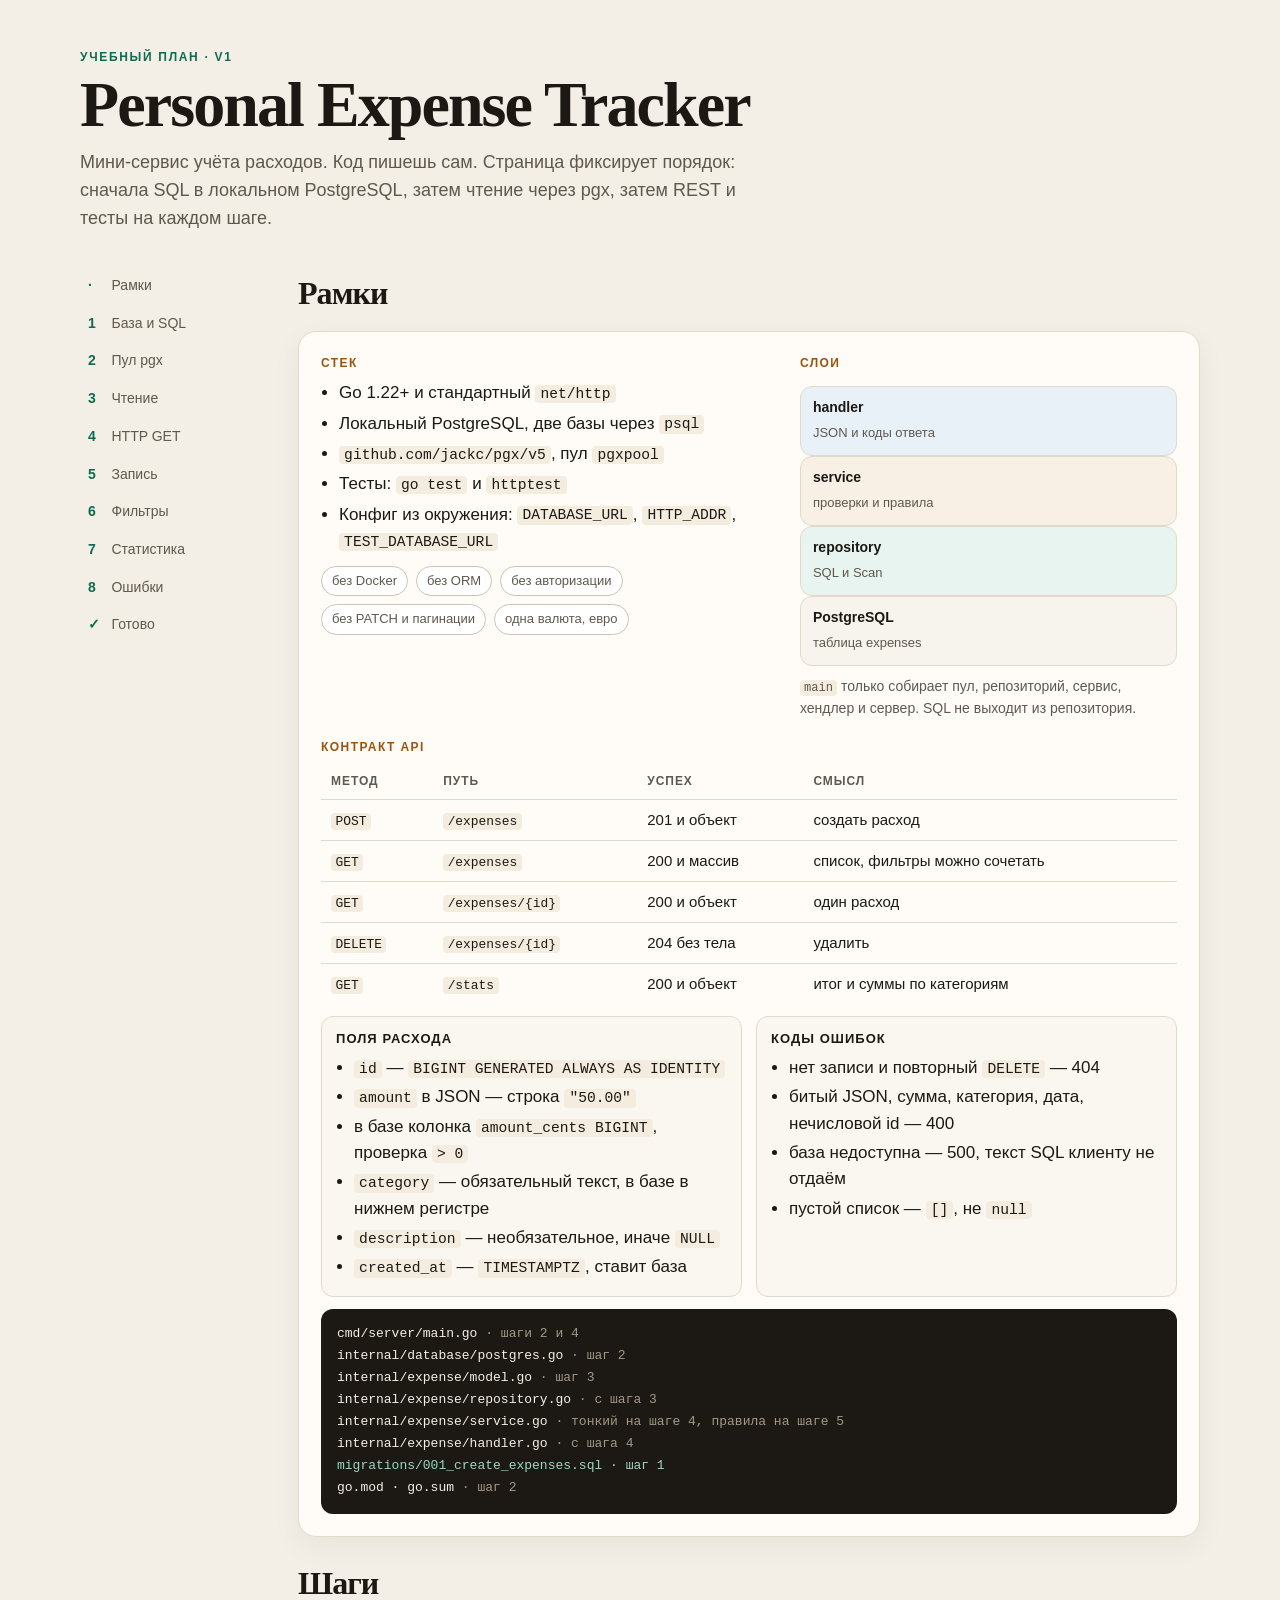
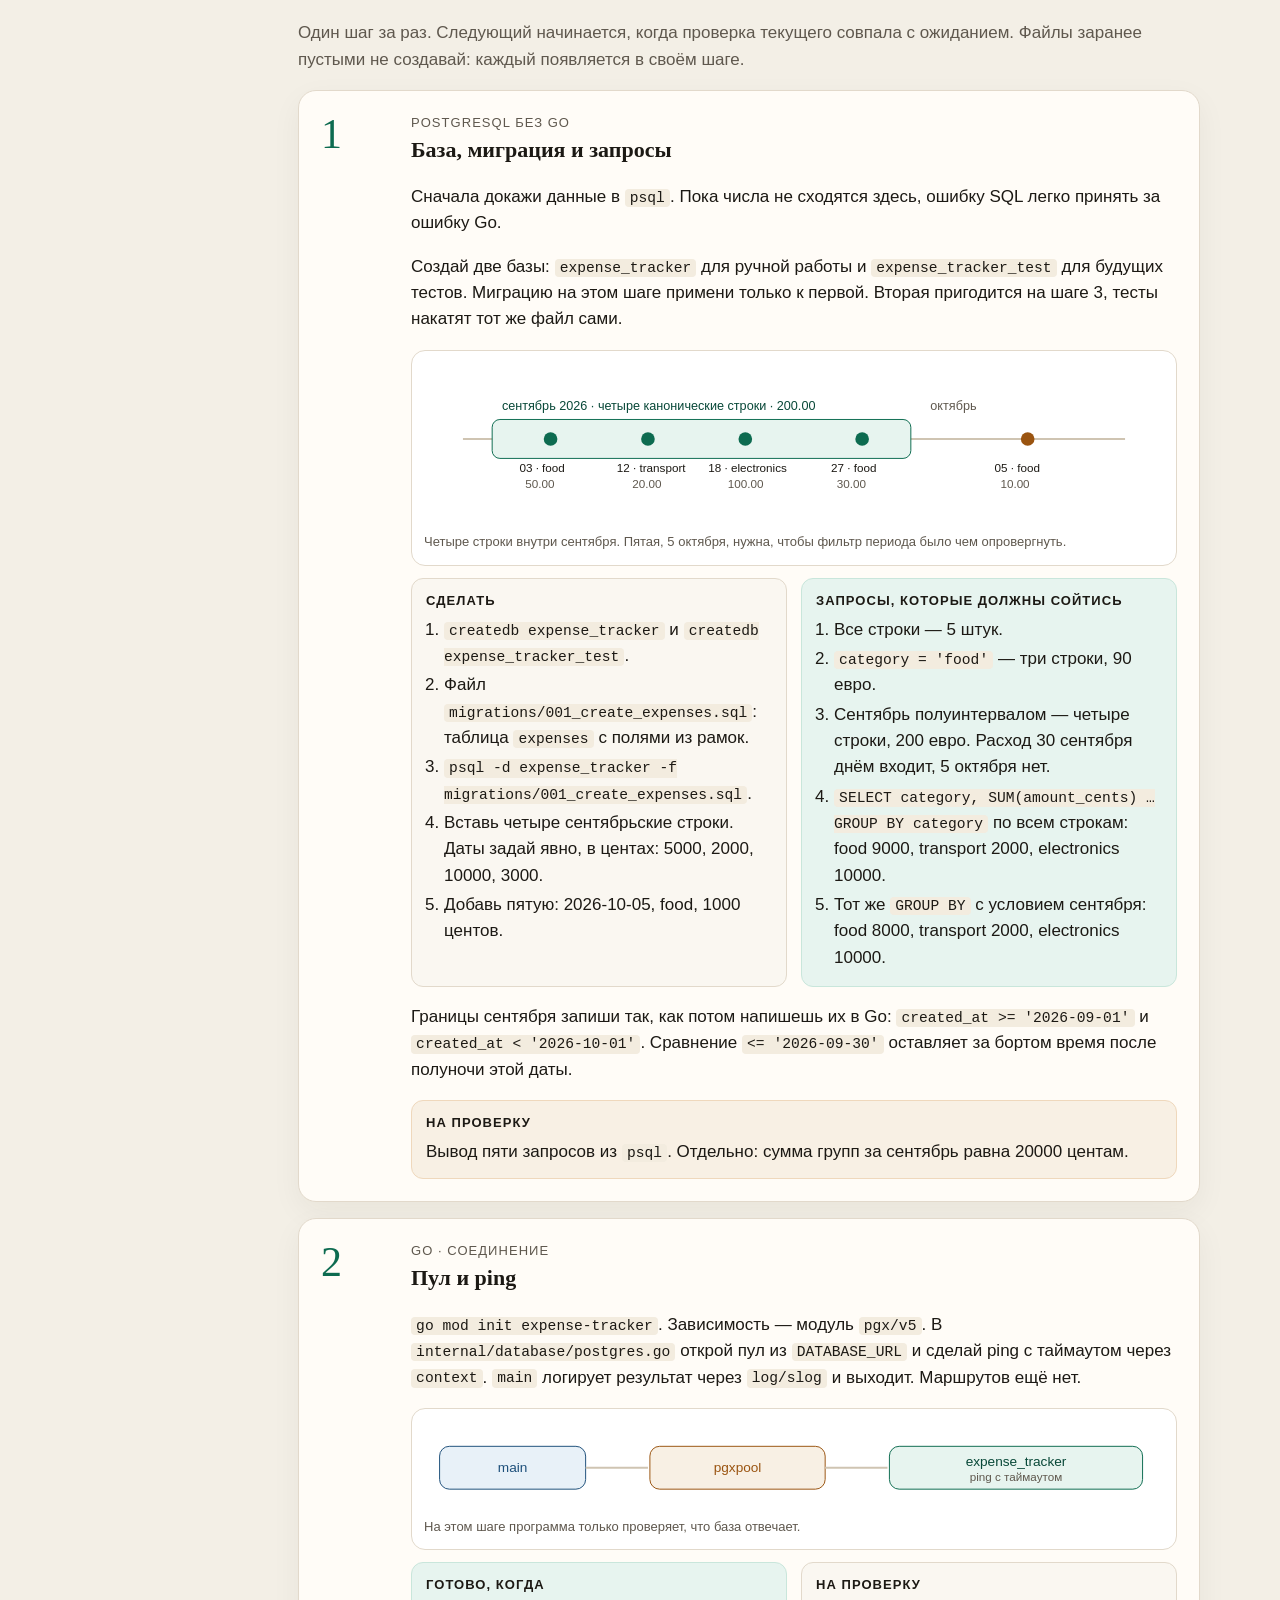
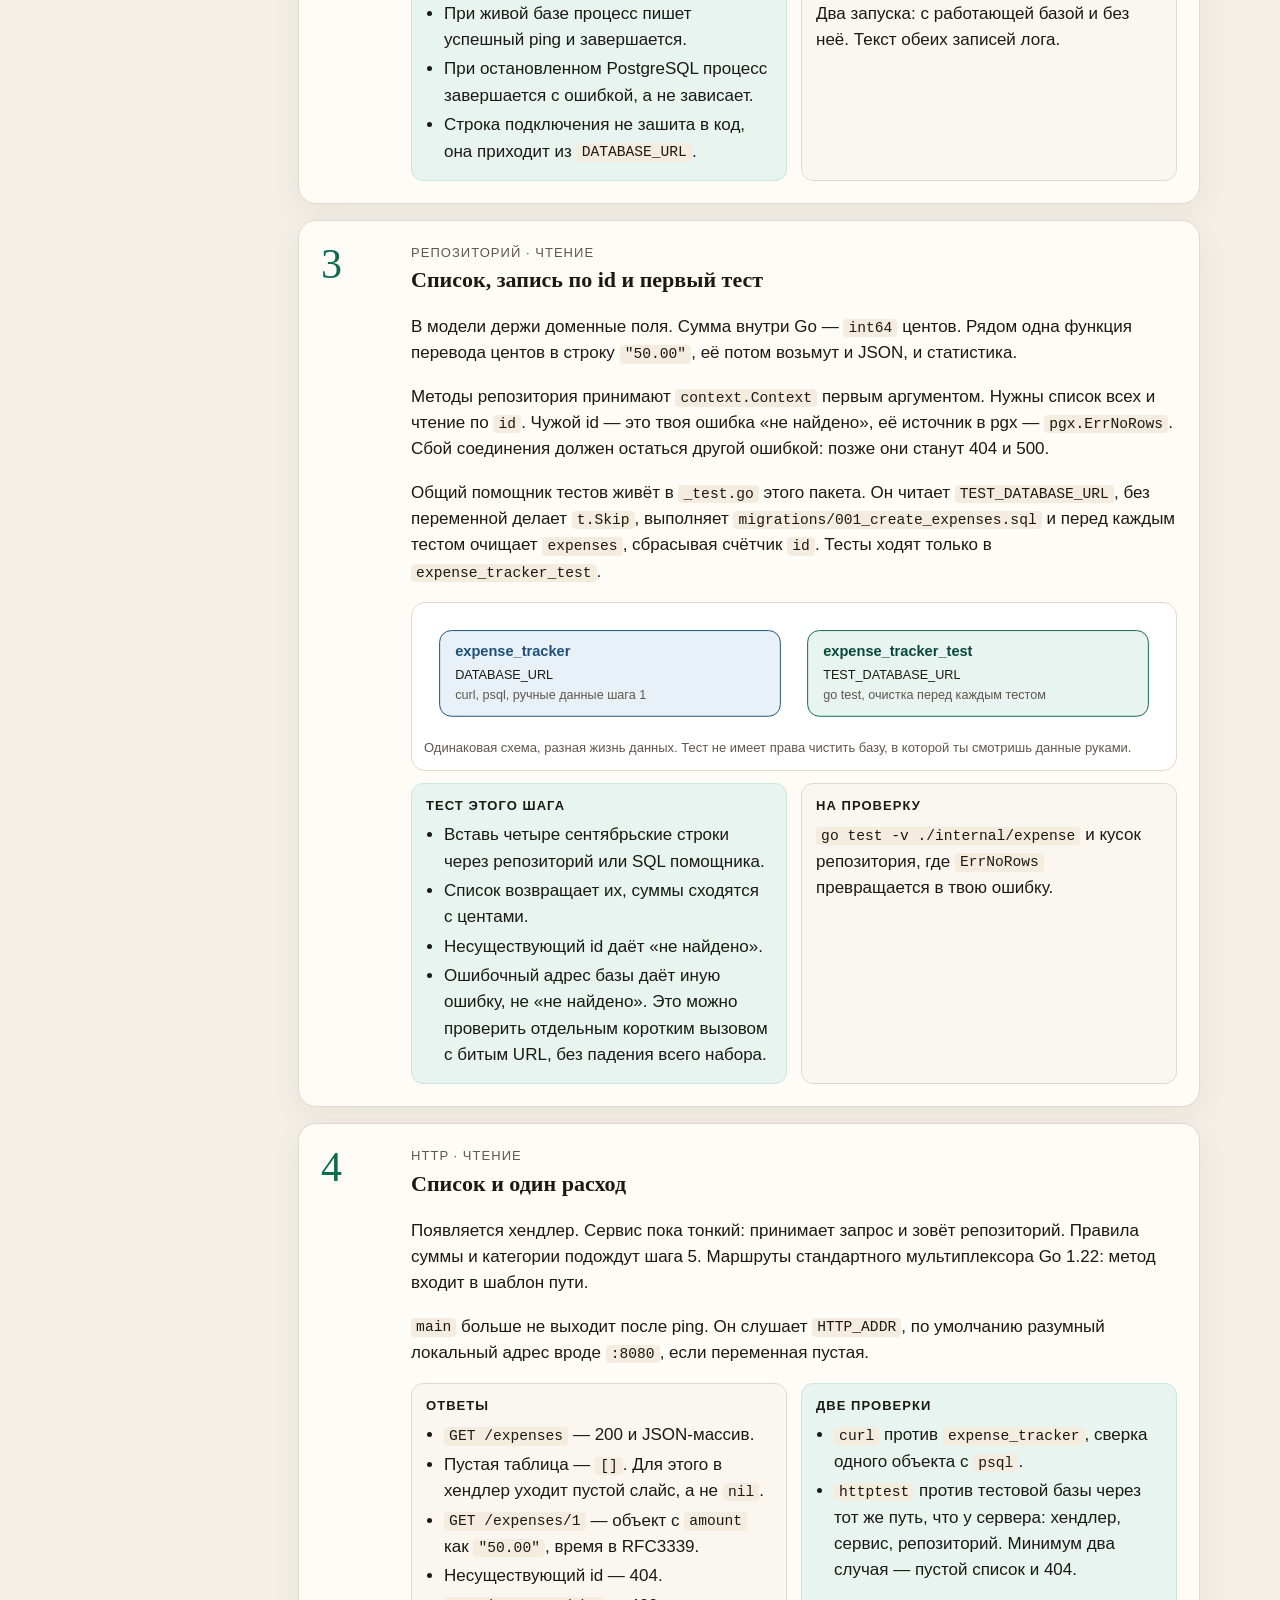
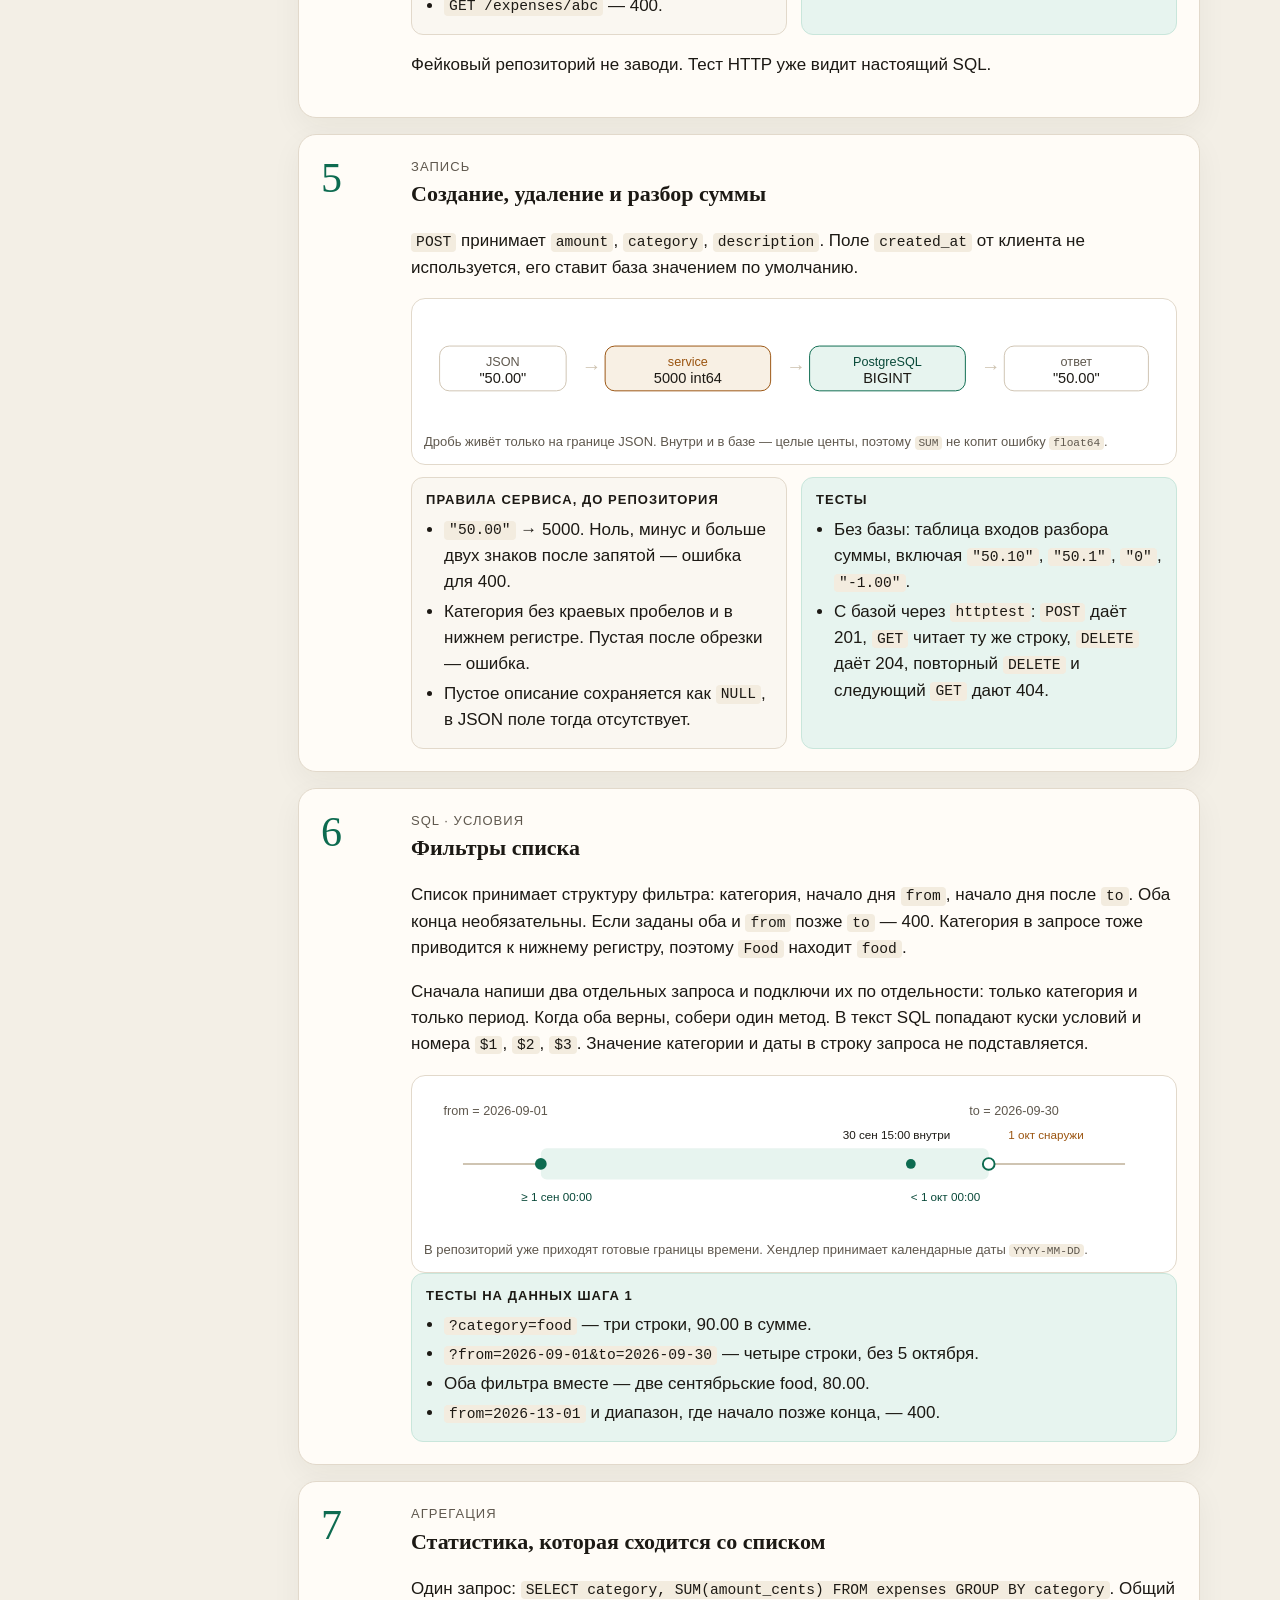
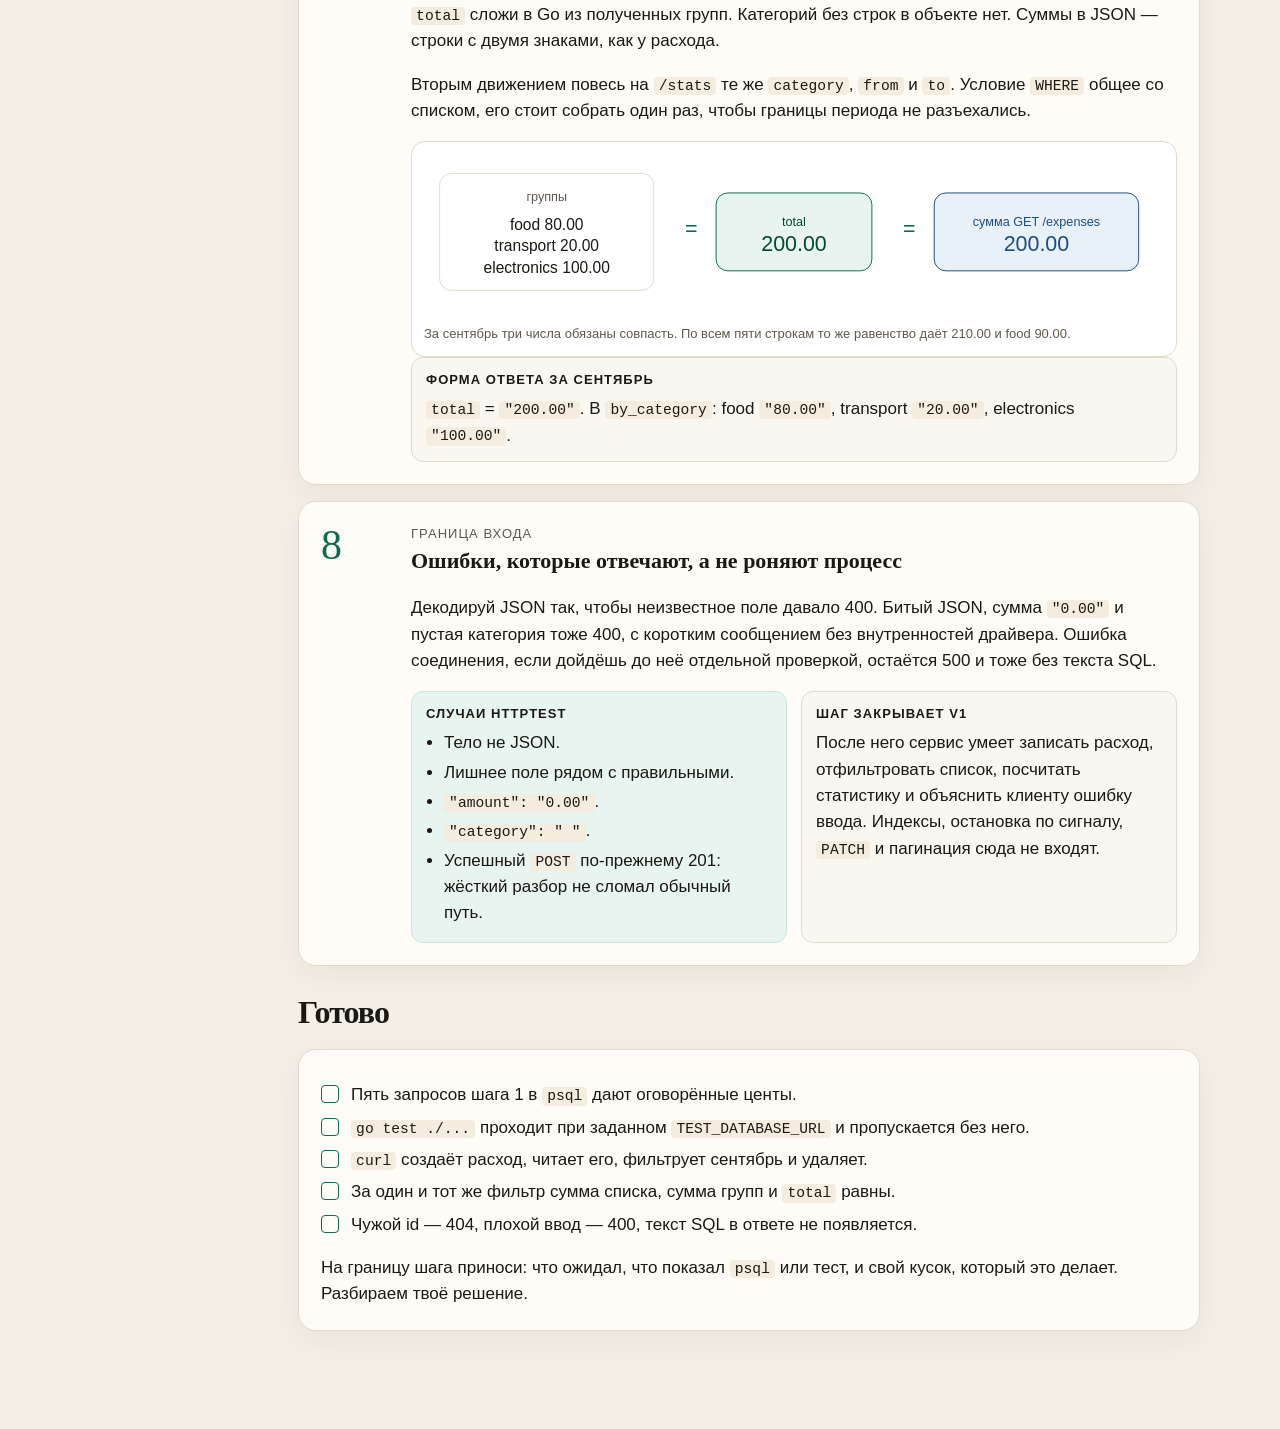
==== docs/plan.html @ 514329cb "feat: Added a learning plan for the expense tracker Collected the v1 workflow in docs/plan.html. - L" ====
<!DOCTYPE html>
<html lang="ru">
<head>
  <meta charset="utf-8">
  <meta name="viewport" content="width=device-width, initial-scale=1">
  <title>Personal Expense Tracker — план v1</title>
  <style>
    :root {
      --paper: #f3efe6;
      --sheet: #fffcf7;
      --ink: #1c1914;
      --muted: #5f584e;
      --line: #e2d9cb;
      --line-strong: #cfc4b2;
      --green: #0d6b50;
      --green-ink: #084838;
      --green-soft: #e7f4ef;
      --amber: #9a5410;
      --amber-soft: #f8f0e4;
      --red: #8d3d36;
      --red-soft: #f8ecea;
      --blue: #1d4f7a;
      --blue-soft: #e8f1f8;
      --shadow: 0 10px 30px rgba(48, 36, 18, 0.05);
      --serif: "Iowan Old Style", "Palatino Linotype", Palatino, Georgia, serif;
      --sans: "Avenir Next", "Segoe UI", sans-serif;
      --mono: "SF Mono", "ui-monospace", Menlo, Consolas, monospace;
    }

    * { box-sizing: border-box; }
    html { scroll-behavior: smooth; }
    body {
      margin: 0;
      color: var(--ink);
      background:
        radial-gradient(1200px 500px at 10% -10%, #efe6d4 0%, transparent 55%),
        var(--paper);
      font-family: var(--sans);
      font-size: 17px;
      line-height: 1.55;
    }

    a { color: var(--green-ink); }
    code, .mono { font-family: var(--mono); font-size: 0.86em; }
    code {
      background: #f3ecdf;
      padding: 0.08em 0.35em;
      border-radius: 4px;
    }

    .wrap {
      width: min(1120px, calc(100% - 32px));
      margin: 0 auto;
    }

    header.hero {
      padding: 48px 0 28px;
    }
    .kicker {
      margin: 0 0 8px;
      letter-spacing: 0.14em;
      text-transform: uppercase;
      font-size: 12px;
      color: var(--green);
      font-weight: 700;
    }
    h1 {
      font-family: var(--serif);
      font-weight: 600;
      font-size: clamp(40px, 6vw, 64px);
      line-height: 0.95;
      letter-spacing: -0.03em;
      margin: 0 0 14px;
    }
    .lede {
      max-width: 680px;
      margin: 0;
      color: var(--muted);
      font-size: 18px;
    }

    .layout {
      display: grid;
      grid-template-columns: 190px 1fr;
      gap: 28px;
      align-items: start;
      padding-bottom: 80px;
    }
    nav.steps-nav {
      position: sticky;
      top: 18px;
      display: flex;
      flex-direction: column;
      gap: 4px;
      padding-top: 8px;
    }
    nav.steps-nav a {
      text-decoration: none;
      color: var(--muted);
      font-size: 14px;
      padding: 6px 8px;
      border-radius: 8px;
    }
    nav.steps-nav a:hover { background: rgba(255,255,255,0.7); color: var(--ink); }
    nav.steps-nav a strong {
      display: inline-block;
      width: 1.4em;
      color: var(--green);
      font-variant-numeric: tabular-nums;
    }

    main { min-width: 0; }
    section { margin: 0 0 22px; }
    h2 {
      font-family: var(--serif);
      font-size: 32px;
      font-weight: 600;
      letter-spacing: -0.03em;
      margin: 8px 0 12px;
    }
    h3 {
      font-family: var(--serif);
      font-size: 22px;
      margin: 0 0 8px;
      font-weight: 600;
    }

    .sheet {
      background: var(--sheet);
      border: 1px solid var(--line);
      border-radius: 18px;
      box-shadow: var(--shadow);
      padding: 22px;
    }

    .req-grid {
      display: grid;
      grid-template-columns: 1.1fr 0.9fr;
      gap: 18px;
    }
    .stack-list, .plain-list { margin: 0; padding-left: 18px; }
    .stack-list li, .plain-list li { margin: 4px 0; }
    .label {
      font-size: 12px;
      letter-spacing: 0.12em;
      text-transform: uppercase;
      color: var(--amber);
      font-weight: 700;
      margin: 0 0 8px;
    }

    table {
      width: 100%;
      border-collapse: collapse;
      font-size: 15px;
    }
    th, td {
      text-align: left;
      padding: 8px 10px;
      border-bottom: 1px solid var(--line);
      vertical-align: top;
    }
    th {
      font-size: 12px;
      letter-spacing: 0.08em;
      text-transform: uppercase;
      color: var(--muted);
      font-weight: 700;
    }
    tr:last-child td { border-bottom: 0; }

    .chips { display: flex; flex-wrap: wrap; gap: 8px; margin-top: 12px; }
    .chip {
      border: 1px solid var(--line-strong);
      background: #fff;
      border-radius: 999px;
      padding: 4px 10px;
      font-size: 13px;
      color: var(--muted);
    }

    .arch {
      display: grid;
      gap: 8px;
      margin-top: 14px;
    }
    .layer {
      border-radius: 12px;
      padding: 10px 12px;
      border: 1px solid var(--line);
      background: #fff;
    }
    .layer b { display: block; font-size: 14px; }
    .layer span { color: var(--muted); font-size: 13px; }
    .layer.l1 { background: var(--blue-soft); }
    .layer.l2 { background: var(--amber-soft); }
    .layer.l3 { background: var(--green-soft); }
    .layer.l4 { background: #f7f4ee; }
    article.step {
      display: grid;
      grid-template-columns: 72px 1fr;
      gap: 8px 18px;
      padding: 22px;
      margin: 0 0 16px;
    }
    .num {
      font-family: var(--serif);
      font-size: 42px;
      line-height: 1;
      color: var(--green);
      letter-spacing: -0.04em;
    }
    .step-kicker {
      margin: 0;
      color: var(--muted);
      font-size: 13px;
      letter-spacing: 0.08em;
      text-transform: uppercase;
    }
    .cols {
      display: grid;
      grid-template-columns: 1fr 1fr;
      gap: 14px;
      margin-top: 12px;
    }
    .box {
      border-radius: 12px;
      padding: 12px 14px;
      background: #faf7f1;
      border: 1px solid var(--line);
    }
    .box.good { background: var(--green-soft); border-color: #c9e6db; }
    .box.warn { background: var(--amber-soft); border-color: #efd8bc; }
    .box h4 {
      margin: 0 0 6px;
      font-size: 13px;
      letter-spacing: 0.08em;
      text-transform: uppercase;
    }
    .box ul, .box ol { margin: 0; padding-left: 18px; }
    .box li { margin: 3px 0; }

    .figure {
      margin: 14px 0 0;
      background: #fff;
      border: 1px solid var(--line);
      border-radius: 14px;
      padding: 12px;
      overflow-x: auto;
    }
    .figure figcaption {
      margin-top: 6px;
      color: var(--muted);
      font-size: 13px;
    }
    svg { display: block; width: 100%; height: auto; }
    svg text { font-family: var(--sans); }

    .filetree {
      font-family: var(--mono);
      font-size: 13px;
      line-height: 1.7;
      background: #1c1914;
      color: #f3efe6;
      border-radius: 12px;
      padding: 14px 16px;
      margin: 12px 0 0;
    }
    .filetree .dim { color: #a39886; }
    .filetree .now { color: #9ad8c2; }

    .check {
      display: grid;
      gap: 6px;
      margin-top: 10px;
    }
    .check div {
      display: grid;
      grid-template-columns: 22px 1fr;
      gap: 8px;
      align-items: start;
    }
    .tick {
      width: 18px;
      height: 18px;
      border: 1.5px solid var(--green);
      border-radius: 4px;
      margin-top: 3px;
    }

    footer.note {
      color: var(--muted);
      font-size: 14px;
      padding-bottom: 28px;
    }

    @media (max-width: 860px) {
      .layout, .req-grid, .cols, article.step, .arch {
        grid-template-columns: 1fr;
      }
      nav.steps-nav {
        position: static;
        flex-direction: row;
        overflow-x: auto;
        gap: 0;
        padding-bottom: 4px;
      }
      nav.steps-nav a { white-space: nowrap; }
      .num { font-size: 32px; }
      .figure svg { min-width: 640px; }
    }
  </style>
</head>
<body>
  <header class="hero">
    <div class="wrap">
      <p class="kicker">Учебный план · v1</p>
      <h1>Personal Expense Tracker</h1>
      <p class="lede">Мини-сервис учёта расходов. Код пишешь сам. Страница фиксирует порядок: сначала SQL в локальном PostgreSQL, затем чтение через pgx, затем REST и тесты на каждом шаге.</p>
    </div>
  </header>

  <div class="wrap layout">
    <nav class="steps-nav" aria-label="Шаги">
      <a href="#requirements"><strong>·</strong> Рамки</a>
      <a href="#step-1"><strong>1</strong> База и SQL</a>
      <a href="#step-2"><strong>2</strong> Пул pgx</a>
      <a href="#step-3"><strong>3</strong> Чтение</a>
      <a href="#step-4"><strong>4</strong> HTTP GET</a>
      <a href="#step-5"><strong>5</strong> Запись</a>
      <a href="#step-6"><strong>6</strong> Фильтры</a>
      <a href="#step-7"><strong>7</strong> Статистика</a>
      <a href="#step-8"><strong>8</strong> Ошибки</a>
      <a href="#done"><strong>✓</strong> Готово</a>
    </nav>

    <main>
      <section id="requirements">
        <h2>Рамки</h2>
        <div class="sheet">
          <div class="req-grid">
            <div>
              <p class="label">Стек</p>
              <ul class="stack-list">
                <li>Go 1.22+ и стандартный <code>net/http</code></li>
                <li>Локальный PostgreSQL, две базы через <code>psql</code></li>
                <li><code>github.com/jackc/pgx/v5</code>, пул <code>pgxpool</code></li>
                <li>Тесты: <code>go test</code> и <code>httptest</code></li>
                <li>Конфиг из окружения: <code>DATABASE_URL</code>, <code>HTTP_ADDR</code>, <code>TEST_DATABASE_URL</code></li>
              </ul>
              <div class="chips" aria-label="Вне v1">
                <span class="chip">без Docker</span>
                <span class="chip">без ORM</span>
                <span class="chip">без авторизации</span>
                <span class="chip">без PATCH и пагинации</span>
                <span class="chip">одна валюта, евро</span>
              </div>
            </div>
            <div>
              <p class="label">Слои</p>
              <div class="arch" aria-hidden="true">
                <div>
                  <div class="layer l1"><b>handler</b><span>JSON и коды ответа</span></div>
                  <div class="layer l2"><b>service</b><span>проверки и правила</span></div>
                  <div class="layer l3"><b>repository</b><span>SQL и Scan</span></div>
                  <div class="layer l4"><b>PostgreSQL</b><span>таблица expenses</span></div>
                </div>
              </div>
              <p style="margin:10px 0 0;color:var(--muted);font-size:14px"><code>main</code> только собирает пул, репозиторий, сервис, хендлер и сервер. SQL не выходит из репозитория.</p>
            </div>
          </div>

          <div style="margin-top:18px">
            <p class="label">Контракт API</p>
            <table>
              <thead>
                <tr><th>Метод</th><th>Путь</th><th>Успех</th><th>Смысл</th></tr>
              </thead>
              <tbody>
                <tr><td><code>POST</code></td><td><code>/expenses</code></td><td>201 и объект</td><td>создать расход</td></tr>
                <tr><td><code>GET</code></td><td><code>/expenses</code></td><td>200 и массив</td><td>список, фильтры можно сочетать</td></tr>
                <tr><td><code>GET</code></td><td><code>/expenses/{id}</code></td><td>200 и объект</td><td>один расход</td></tr>
                <tr><td><code>DELETE</code></td><td><code>/expenses/{id}</code></td><td>204 без тела</td><td>удалить</td></tr>
                <tr><td><code>GET</code></td><td><code>/stats</code></td><td>200 и объект</td><td>итог и суммы по категориям</td></tr>
              </tbody>
            </table>
          </div>

          <div class="cols">
            <div class="box">
              <h4>Поля расхода</h4>
              <ul>
                <li><code>id</code> — <code>BIGINT GENERATED ALWAYS AS IDENTITY</code></li>
                <li><code>amount</code> в JSON — строка <code>"50.00"</code></li>
                <li>в базе колонка <code>amount_cents BIGINT</code>, проверка <code>&gt; 0</code></li>
                <li><code>category</code> — обязательный текст, в базе в нижнем регистре</li>
                <li><code>description</code> — необязательное, иначе <code>NULL</code></li>
                <li><code>created_at</code> — <code>TIMESTAMPTZ</code>, ставит база</li>
              </ul>
            </div>
            <div class="box">
              <h4>Коды ошибок</h4>
              <ul>
                <li>нет записи и повторный <code>DELETE</code> — 404</li>
                <li>битый JSON, сумма, категория, дата, нечисловой id — 400</li>
                <li>база недоступна — 500, текст SQL клиенту не отдаём</li>
                <li>пустой список — <code>[]</code>, не <code>null</code></li>
              </ul>
            </div>
          </div>

          <div class="filetree" aria-label="Файлы, которые появятся по ходу">
            <div>cmd/server/main.go <span class="dim">· шаги 2 и 4</span></div>
            <div>internal/database/postgres.go <span class="dim">· шаг 2</span></div>
            <div>internal/expense/model.go <span class="dim">· шаг 3</span></div>
            <div>internal/expense/repository.go <span class="dim">· с шага 3</span></div>
            <div>internal/expense/service.go <span class="dim">· тонкий на шаге 4, правила на шаге 5</span></div>
            <div>internal/expense/handler.go <span class="dim">· с шага 4</span></div>
            <div class="now">migrations/001_create_expenses.sql · шаг 1</div>
            <div>go.mod · go.sum <span class="dim">· шаг 2</span></div>
          </div>
        </div>
      </section>

      <section id="steps">
        <h2>Шаги</h2>
        <p style="margin-top:0;color:var(--muted)">Один шаг за раз. Следующий начинается, когда проверка текущего совпала с ожиданием. Файлы заранее пустыми не создавай: каждый появляется в своём шаге.</p>

        <article class="step sheet" id="step-1">
          <div class="num">1</div>
          <div>
            <p class="step-kicker">PostgreSQL без Go</p>
            <h3>База, миграция и запросы</h3>
            <p>Сначала докажи данные в <code>psql</code>. Пока числа не сходятся здесь, ошибку SQL легко принять за ошибку Go.</p>
            <p>Создай две базы: <code>expense_tracker</code> для ручной работы и <code>expense_tracker_test</code> для будущих тестов. Миграцию на этом шаге примени только к первой. Вторая пригодится на шаге 3, тесты накатят тот же файл сами.</p>

            <div class="figure">
              <svg viewBox="0 0 760 168" role="img" aria-label="Пять расходов на оси сентября и октября">
                <line x1="40" y1="78" x2="720" y2="78" stroke="#cfc4b2" stroke-width="2"/>
                <rect x="70" y="58" width="430" height="40" rx="8" fill="#e7f4ef" stroke="#0d6b50"/>
                <text x="80" y="48" fill="#084838" font-size="13">сентябрь 2026 · четыре канонические строки · 200.00</text>
                <text x="520" y="48" fill="#5f584e" font-size="13">октябрь</text>
                <g fill="#0d6b50">
                  <circle cx="130" cy="78" r="7"/>
                  <circle cx="230" cy="78" r="7"/>
                  <circle cx="330" cy="78" r="7"/>
                  <circle cx="450" cy="78" r="7"/>
                </g>
                <circle cx="620" cy="78" r="7" fill="#9a5410"/>
                <text x="98" y="112" fill="#1c1914" font-size="12">03 · food</text>
                <text x="104" y="128" fill="#5f584e" font-size="12">50.00</text>
                <text x="198" y="112" fill="#1c1914" font-size="12">12 · transport</text>
                <text x="214" y="128" fill="#5f584e" font-size="12">20.00</text>
                <text x="292" y="112" fill="#1c1914" font-size="12">18 · electronics</text>
                <text x="312" y="128" fill="#5f584e" font-size="12">100.00</text>
                <text x="418" y="112" fill="#1c1914" font-size="12">27 · food</text>
                <text x="424" y="128" fill="#5f584e" font-size="12">30.00</text>
                <text x="586" y="112" fill="#1c1914" font-size="12">05 · food</text>
                <text x="592" y="128" fill="#5f584e" font-size="12">10.00</text>
              </svg>
              <figcaption>Четыре строки внутри сентября. Пятая, 5 октября, нужна, чтобы фильтр периода было чем опровергнуть.</figcaption>
            </div>

            <div class="cols">
              <div class="box">
                <h4>Сделать</h4>
                <ol>
                  <li><code>createdb expense_tracker</code> и <code>createdb expense_tracker_test</code>.</li>
                  <li>Файл <code>migrations/001_create_expenses.sql</code>: таблица <code>expenses</code> с полями из рамок.</li>
                  <li><code>psql -d expense_tracker -f migrations/001_create_expenses.sql</code>.</li>
                  <li>Вставь четыре сентябрьские строки. Даты задай явно, в центах: 5000, 2000, 10000, 3000.</li>
                  <li>Добавь пятую: 2026-10-05, food, 1000 центов.</li>
                </ol>
              </div>
              <div class="box good">
                <h4>Запросы, которые должны сойтись</h4>
                <ol>
                  <li>Все строки — 5 штук.</li>
                  <li><code>category = 'food'</code> — три строки, 90 евро.</li>
                  <li>Сентябрь полуинтервалом — четыре строки, 200 евро. Расход 30 сентября днём входит, 5 октября нет.</li>
                  <li><code>SELECT category, SUM(amount_cents) … GROUP BY category</code> по всем строкам: food 9000, transport 2000, electronics 10000.</li>
                  <li>Тот же <code>GROUP BY</code> с условием сентября: food 8000, transport 2000, electronics 10000.</li>
                </ol>
              </div>
            </div>
            <p>Границы сентября запиши так, как потом напишешь их в Go: <code>created_at &gt;= '2026-09-01'</code> и <code>created_at &lt; '2026-10-01'</code>. Сравнение <code>&lt;= '2026-09-30'</code> оставляет за бортом время после полуночи этой даты.</p>
            <div class="box warn">
              <h4>На проверку</h4>
              <p style="margin:0">Вывод пяти запросов из <code>psql</code>. Отдельно: сумма групп за сентябрь равна 20000 центам.</p>
            </div>
          </div>
        </article>

        <article class="step sheet" id="step-2">
          <div class="num">2</div>
          <div>
            <p class="step-kicker">Go · соединение</p>
            <h3>Пул и ping</h3>
            <p><code>go mod init expense-tracker</code>. Зависимость — модуль <code>pgx/v5</code>. В <code>internal/database/postgres.go</code> открой пул из <code>DATABASE_URL</code> и сделай ping с таймаутом через <code>context</code>. <code>main</code> логирует результат через <code>log/slog</code> и выходит. Маршрутов ещё нет.</p>
            <div class="figure">
              <svg viewBox="0 0 760 92" role="img" aria-label="Процесс открывает пул и проверяет связь">
                <rect x="16" y="26" width="150" height="44" rx="10" fill="#e8f1f8" stroke="#1d4f7a"/>
                <text x="91" y="52" text-anchor="middle" font-size="14" fill="#1d4f7a">main</text>
                <path d="M166 48 H230" stroke="#cfc4b2" stroke-width="2" marker-end="url(#a)"/>
                <rect x="232" y="26" width="180" height="44" rx="10" fill="#f8f0e4" stroke="#9a5410"/>
                <text x="322" y="52" text-anchor="middle" font-size="14" fill="#9a5410">pgxpool</text>
                <path d="M412 48 H476" stroke="#cfc4b2" stroke-width="2"/>
                <rect x="478" y="26" width="260" height="44" rx="10" fill="#e7f4ef" stroke="#0d6b50"/>
                <text x="608" y="46" text-anchor="middle" font-size="14" fill="#084838">expense_tracker</text>
                <text x="608" y="62" text-anchor="middle" font-size="12" fill="#5f584e">ping с таймаутом</text>
                <defs>
                  <marker id="a" markerWidth="8" markerHeight="8" refX="6" refY="3" orient="auto">
                    <path d="M0 0 L6 3 L0 6" fill="none"/>
                  </marker>
                </defs>
              </svg>
              <figcaption>На этом шаге программа только проверяет, что база отвечает.</figcaption>
            </div>
            <div class="cols">
              <div class="box good">
                <h4>Готово, когда</h4>
                <ul>
                  <li>При живой базе процесс пишет успешный ping и завершается.</li>
                  <li>При остановленном PostgreSQL процесс завершается с ошибкой, а не зависает.</li>
                  <li>Строка подключения не зашита в код, она приходит из <code>DATABASE_URL</code>.</li>
                </ul>
              </div>
              <div class="box">
                <h4>На проверку</h4>
                <p style="margin:0">Два запуска: с работающей базой и без неё. Текст обеих записей лога.</p>
              </div>
            </div>
          </div>
        </article>

        <article class="step sheet" id="step-3">
          <div class="num">3</div>
          <div>
            <p class="step-kicker">Репозиторий · чтение</p>
            <h3>Список, запись по id и первый тест</h3>
            <p>В модели держи доменные поля. Сумма внутри Go — <code>int64</code> центов. Рядом одна функция перевода центов в строку <code>"50.00"</code>, её потом возьмут и JSON, и статистика.</p>
            <p>Методы репозитория принимают <code>context.Context</code> первым аргументом. Нужны список всех и чтение по <code>id</code>. Чужой id — это твоя ошибка «не найдено», её источник в pgx — <code>pgx.ErrNoRows</code>. Сбой соединения должен остаться другой ошибкой: позже они станут 404 и 500.</p>
            <p>Общий помощник тестов живёт в <code>_test.go</code> этого пакета. Он читает <code>TEST_DATABASE_URL</code>, без переменной делает <code>t.Skip</code>, выполняет <code>migrations/001_create_expenses.sql</code> и перед каждым тестом очищает <code>expenses</code>, сбрасывая счётчик <code>id</code>. Тесты ходят только в <code>expense_tracker_test</code>.</p>
            <div class="figure">
              <svg viewBox="0 0 760 120" role="img" aria-label="Две базы разделены">
                <rect x="16" y="16" width="350" height="88" rx="12" fill="#e8f1f8" stroke="#1d4f7a"/>
                <text x="32" y="42" font-size="15" fill="#1d4f7a" font-weight="700">expense_tracker</text>
                <text x="32" y="66" font-size="13" fill="#1c1914">DATABASE_URL</text>
                <text x="32" y="86" font-size="13" fill="#5f584e">curl, psql, ручные данные шага 1</text>
                <rect x="394" y="16" width="350" height="88" rx="12" fill="#e7f4ef" stroke="#0d6b50"/>
                <text x="410" y="42" font-size="15" fill="#084838" font-weight="700">expense_tracker_test</text>
                <text x="410" y="66" font-size="13" fill="#1c1914">TEST_DATABASE_URL</text>
                <text x="410" y="86" font-size="13" fill="#5f584e">go test, очистка перед каждым тестом</text>
              </svg>
              <figcaption>Одинаковая схема, разная жизнь данных. Тест не имеет права чистить базу, в которой ты смотришь данные руками.</figcaption>
            </div>
            <div class="cols">
              <div class="box good">
                <h4>Тест этого шага</h4>
                <ul>
                  <li>Вставь четыре сентябрьские строки через репозиторий или SQL помощника.</li>
                  <li>Список возвращает их, суммы сходятся с центами.</li>
                  <li>Несуществующий id даёт «не найдено».</li>
                  <li>Ошибочный адрес базы даёт иную ошибку, не «не найдено». Это можно проверить отдельным коротким вызовом с битым URL, без падения всего набора.</li>
                </ul>
              </div>
              <div class="box">
                <h4>На проверку</h4>
                <p style="margin:0"><code>go test -v ./internal/expense</code> и кусок репозитория, где <code>ErrNoRows</code> превращается в твою ошибку.</p>
              </div>
            </div>
          </div>
        </article>

        <article class="step sheet" id="step-4">
          <div class="num">4</div>
          <div>
            <p class="step-kicker">HTTP · чтение</p>
            <h3>Список и один расход</h3>
            <p>Появляется хендлер. Сервис пока тонкий: принимает запрос и зовёт репозиторий. Правила суммы и категории подождут шага 5. Маршруты стандартного мультиплексора Go 1.22: метод входит в шаблон пути.</p>
            <p><code>main</code> больше не выходит после ping. Он слушает <code>HTTP_ADDR</code>, по умолчанию разумный локальный адрес вроде <code>:8080</code>, если переменная пустая.</p>
            <div class="cols">
              <div class="box">
                <h4>Ответы</h4>
                <ul>
                  <li><code>GET /expenses</code> — 200 и JSON-массив.</li>
                  <li>Пустая таблица — <code>[]</code>. Для этого в хендлер уходит пустой слайс, а не <code>nil</code>.</li>
                  <li><code>GET /expenses/1</code> — объект с <code>amount</code> как <code>"50.00"</code>, время в RFC3339.</li>
                  <li>Несуществующий id — 404.</li>
                  <li><code>GET /expenses/abc</code> — 400.</li>
                </ul>
              </div>
              <div class="box good">
                <h4>Две проверки</h4>
                <ul>
                  <li><code>curl</code> против <code>expense_tracker</code>, сверка одного объекта с <code>psql</code>.</li>
                  <li><code>httptest</code> против тестовой базы через тот же путь, что у сервера: хендлер, сервис, репозиторий. Минимум два случая — пустой список и 404.</li>
                </ul>
              </div>
            </div>
            <p>Фейковый репозиторий не заводи. Тест HTTP уже видит настоящий SQL.</p>
          </div>
        </article>

        <article class="step sheet" id="step-5">
          <div class="num">5</div>
          <div>
            <p class="step-kicker">Запись</p>
            <h3>Создание, удаление и разбор суммы</h3>
            <p><code>POST</code> принимает <code>amount</code>, <code>category</code>, <code>description</code>. Поле <code>created_at</code> от клиента не используется, его ставит база значением по умолчанию.</p>
            <div class="figure">
              <svg viewBox="0 0 760 118" role="img" aria-label="Строка суммы становится центами и возвращается строкой">
                <rect x="16" y="36" width="130" height="46" rx="10" fill="#fff" stroke="#cfc4b2"/>
                <text x="81" y="56" text-anchor="middle" font-size="13" fill="#5f584e">JSON</text>
                <text x="81" y="74" text-anchor="middle" font-size="15" fill="#1c1914">"50.00"</text>
                <text x="162" y="64" font-size="20" fill="#cfc4b2">→</text>
                <rect x="186" y="36" width="170" height="46" rx="10" fill="#f8f0e4" stroke="#9a5410"/>
                <text x="271" y="56" text-anchor="middle" font-size="13" fill="#9a5410">service</text>
                <text x="271" y="74" text-anchor="middle" font-size="15" fill="#1c1914">5000 int64</text>
                <text x="372" y="64" font-size="20" fill="#cfc4b2">→</text>
                <rect x="396" y="36" width="160" height="46" rx="10" fill="#e7f4ef" stroke="#0d6b50"/>
                <text x="476" y="56" text-anchor="middle" font-size="13" fill="#084838">PostgreSQL</text>
                <text x="476" y="74" text-anchor="middle" font-size="15" fill="#1c1914">BIGINT</text>
                <text x="572" y="64" font-size="20" fill="#cfc4b2">→</text>
                <rect x="596" y="36" width="148" height="46" rx="10" fill="#fff" stroke="#cfc4b2"/>
                <text x="670" y="56" text-anchor="middle" font-size="13" fill="#5f584e">ответ</text>
                <text x="670" y="74" text-anchor="middle" font-size="15" fill="#1c1914">"50.00"</text>
              </svg>
              <figcaption>Дробь живёт только на границе JSON. Внутри и в базе — целые центы, поэтому <code>SUM</code> не копит ошибку <code>float64</code>.</figcaption>
            </div>
            <div class="cols">
              <div class="box">
                <h4>Правила сервиса, до репозитория</h4>
                <ul>
                  <li><code>"50.00"</code> → 5000. Ноль, минус и больше двух знаков после запятой — ошибка для 400.</li>
                  <li>Категория без краевых пробелов и в нижнем регистре. Пустая после обрезки — ошибка.</li>
                  <li>Пустое описание сохраняется как <code>NULL</code>, в JSON поле тогда отсутствует.</li>
                </ul>
              </div>
              <div class="box good">
                <h4>Тесты</h4>
                <ul>
                  <li>Без базы: таблица входов разбора суммы, включая <code>"50.10"</code>, <code>"50.1"</code>, <code>"0"</code>, <code>"-1.00"</code>.</li>
                  <li>С базой через <code>httptest</code>: <code>POST</code> даёт 201, <code>GET</code> читает ту же строку, <code>DELETE</code> даёт 204, повторный <code>DELETE</code> и следующий <code>GET</code> дают 404.</li>
                </ul>
              </div>
            </div>
          </div>
        </article>

        <article class="step sheet" id="step-6">
          <div class="num">6</div>
          <div>
            <p class="step-kicker">SQL · условия</p>
            <h3>Фильтры списка</h3>
            <p>Список принимает структуру фильтра: категория, начало дня <code>from</code>, начало дня после <code>to</code>. Оба конца необязательны. Если заданы оба и <code>from</code> позже <code>to</code> — 400. Категория в запросе тоже приводится к нижнему регистру, поэтому <code>Food</code> находит <code>food</code>.</p>
            <p>Сначала напиши два отдельных запроса и подключи их по отдельности: только категория и только период. Когда оба верны, собери один метод. В текст SQL попадают куски условий и номера <code>$1</code>, <code>$2</code>, <code>$3</code>. Значение категории и даты в строку запроса не подставляется.</p>
            <div class="figure">
              <svg viewBox="0 0 760 150" role="img" aria-label="Полуинтервал сентября включает 30 сентября днём и исключает 1 октября">
                <text x="20" y="28" font-size="13" fill="#5f584e">from = 2026-09-01</text>
                <text x="560" y="28" font-size="13" fill="#5f584e">to = 2026-09-30</text>
                <line x1="40" y1="78" x2="720" y2="78" stroke="#cfc4b2" stroke-width="2"/>
                <rect x="120" y="62" width="460" height="32" rx="6" fill="#e7f4ef"/>
                <circle cx="120" cy="78" r="6" fill="#0d6b50"/>
                <circle cx="580" cy="78" r="6" fill="#fff" stroke="#0d6b50" stroke-width="2"/>
                <text x="100" y="116" font-size="12" fill="#084838">≥ 1 сен 00:00</text>
                <text x="500" y="116" font-size="12" fill="#084838">&lt; 1 окт 00:00</text>
                <circle cx="500" cy="78" r="5" fill="#0d6b50"/>
                <text x="430" y="52" font-size="12" fill="#1c1914">30 сен 15:00 внутри</text>
                <text x="600" y="52" font-size="12" fill="#9a5410">1 окт снаружи</text>
              </svg>
              <figcaption>В репозиторий уже приходят готовые границы времени. Хендлер принимает календарные даты <code>YYYY-MM-DD</code>.</figcaption>
            </div>
            <div class="box good">
              <h4>Тесты на данных шага 1</h4>
              <ul>
                <li><code>?category=food</code> — три строки, 90.00 в сумме.</li>
                <li><code>?from=2026-09-01&amp;to=2026-09-30</code> — четыре строки, без 5 октября.</li>
                <li>Оба фильтра вместе — две сентябрьские food, 80.00.</li>
                <li><code>from=2026-13-01</code> и диапазон, где начало позже конца, — 400.</li>
              </ul>
            </div>
          </div>
        </article>

        <article class="step sheet" id="step-7">
          <div class="num">7</div>
          <div>
            <p class="step-kicker">Агрегация</p>
            <h3>Статистика, которая сходится со списком</h3>
            <p>Один запрос: <code>SELECT category, SUM(amount_cents) FROM expenses GROUP BY category</code>. Общий <code>total</code> сложи в Go из полученных групп. Категорий без строк в объекте нет. Суммы в JSON — строки с двумя знаками, как у расхода.</p>
            <p>Вторым движением повесь на <code>/stats</code> те же <code>category</code>, <code>from</code> и <code>to</code>. Условие <code>WHERE</code> общее со списком, его стоит собрать один раз, чтобы границы периода не разъехались.</p>
            <div class="figure">
              <svg viewBox="0 0 760 168" role="img" aria-label="Три независимых подсчёта сентября дают 200 евро">
                <rect x="16" y="20" width="220" height="120" rx="12" fill="#fff" stroke="#e2d9cb"/>
                <text x="126" y="48" text-anchor="middle" font-size="13" fill="#5f584e">группы</text>
                <text x="126" y="78" text-anchor="middle" font-size="16" fill="#1c1914">food 80.00</text>
                <text x="126" y="100" text-anchor="middle" font-size="16" fill="#1c1914">transport 20.00</text>
                <text x="126" y="122" text-anchor="middle" font-size="16" fill="#1c1914">electronics 100.00</text>
                <text x="268" y="84" font-size="22" fill="#0d6b50">=</text>
                <rect x="300" y="40" width="160" height="80" rx="12" fill="#e7f4ef" stroke="#0d6b50"/>
                <text x="380" y="74" text-anchor="middle" font-size="13" fill="#084838">total</text>
                <text x="380" y="100" text-anchor="middle" font-size="22" fill="#084838">200.00</text>
                <text x="492" y="84" font-size="22" fill="#0d6b50">=</text>
                <rect x="524" y="40" width="210" height="80" rx="12" fill="#e8f1f8" stroke="#1d4f7a"/>
                <text x="629" y="74" text-anchor="middle" font-size="13" fill="#1d4f7a">сумма GET /expenses</text>
                <text x="629" y="100" text-anchor="middle" font-size="22" fill="#1d4f7a">200.00</text>
              </svg>
              <figcaption>За сентябрь три числа обязаны совпасть. По всем пяти строкам то же равенство даёт 210.00 и food 90.00.</figcaption>
            </div>
            <div class="box">
              <h4>Форма ответа за сентябрь</h4>
              <p style="margin:0"><code>total</code> = <code>"200.00"</code>. В <code>by_category</code>: food <code>"80.00"</code>, transport <code>"20.00"</code>, electronics <code>"100.00"</code>.</p>
            </div>
          </div>
        </article>

        <article class="step sheet" id="step-8">
          <div class="num">8</div>
          <div>
            <p class="step-kicker">Граница входа</p>
            <h3>Ошибки, которые отвечают, а не роняют процесс</h3>
            <p>Декодируй JSON так, чтобы неизвестное поле давало 400. Битый JSON, сумма <code>"0.00"</code> и пустая категория тоже 400, с коротким сообщением без внутренностей драйвера. Ошибка соединения, если дойдёшь до неё отдельной проверкой, остаётся 500 и тоже без текста SQL.</p>
            <div class="cols">
              <div class="box good">
                <h4>Случаи httptest</h4>
                <ul>
                  <li>Тело не JSON.</li>
                  <li>Лишнее поле рядом с правильными.</li>
                  <li><code>"amount": "0.00"</code>.</li>
                  <li><code>"category": "   "</code>.</li>
                  <li>Успешный <code>POST</code> по-прежнему 201: жёсткий разбор не сломал обычный путь.</li>
                </ul>
              </div>
              <div class="box">
                <h4>Шаг закрывает v1</h4>
                <p style="margin:0">После него сервис умеет записать расход, отфильтровать список, посчитать статистику и объяснить клиенту ошибку ввода. Индексы, остановка по сигналу, <code>PATCH</code> и пагинация сюда не входят.</p>
              </div>
            </div>
          </div>
        </article>
      </section>

      <section id="done">
        <h2>Готово</h2>
        <div class="sheet">
          <div class="check">
            <div><span class="tick"></span><span>Пять запросов шага 1 в <code>psql</code> дают оговорённые центы.</span></div>
            <div><span class="tick"></span><span><code>go test ./...</code> проходит при заданном <code>TEST_DATABASE_URL</code> и пропускается без него.</span></div>
            <div><span class="tick"></span><span><code>curl</code> создаёт расход, читает его, фильтрует сентябрь и удаляет.</span></div>
            <div><span class="tick"></span><span>За один и тот же фильтр сумма списка, сумма групп и <code>total</code> равны.</span></div>
            <div><span class="tick"></span><span>Чужой id — 404, плохой ввод — 400, текст SQL в ответе не появляется.</span></div>
          </div>
          <p style="margin-bottom:0">На границу шага приноси: что ожидал, что показал <code>psql</code> или тест, и свой кусок, который это делает. Разбираем твоё решение.</p>
        </div>
      </section>
    </main>
  </div>
</body>
</html>
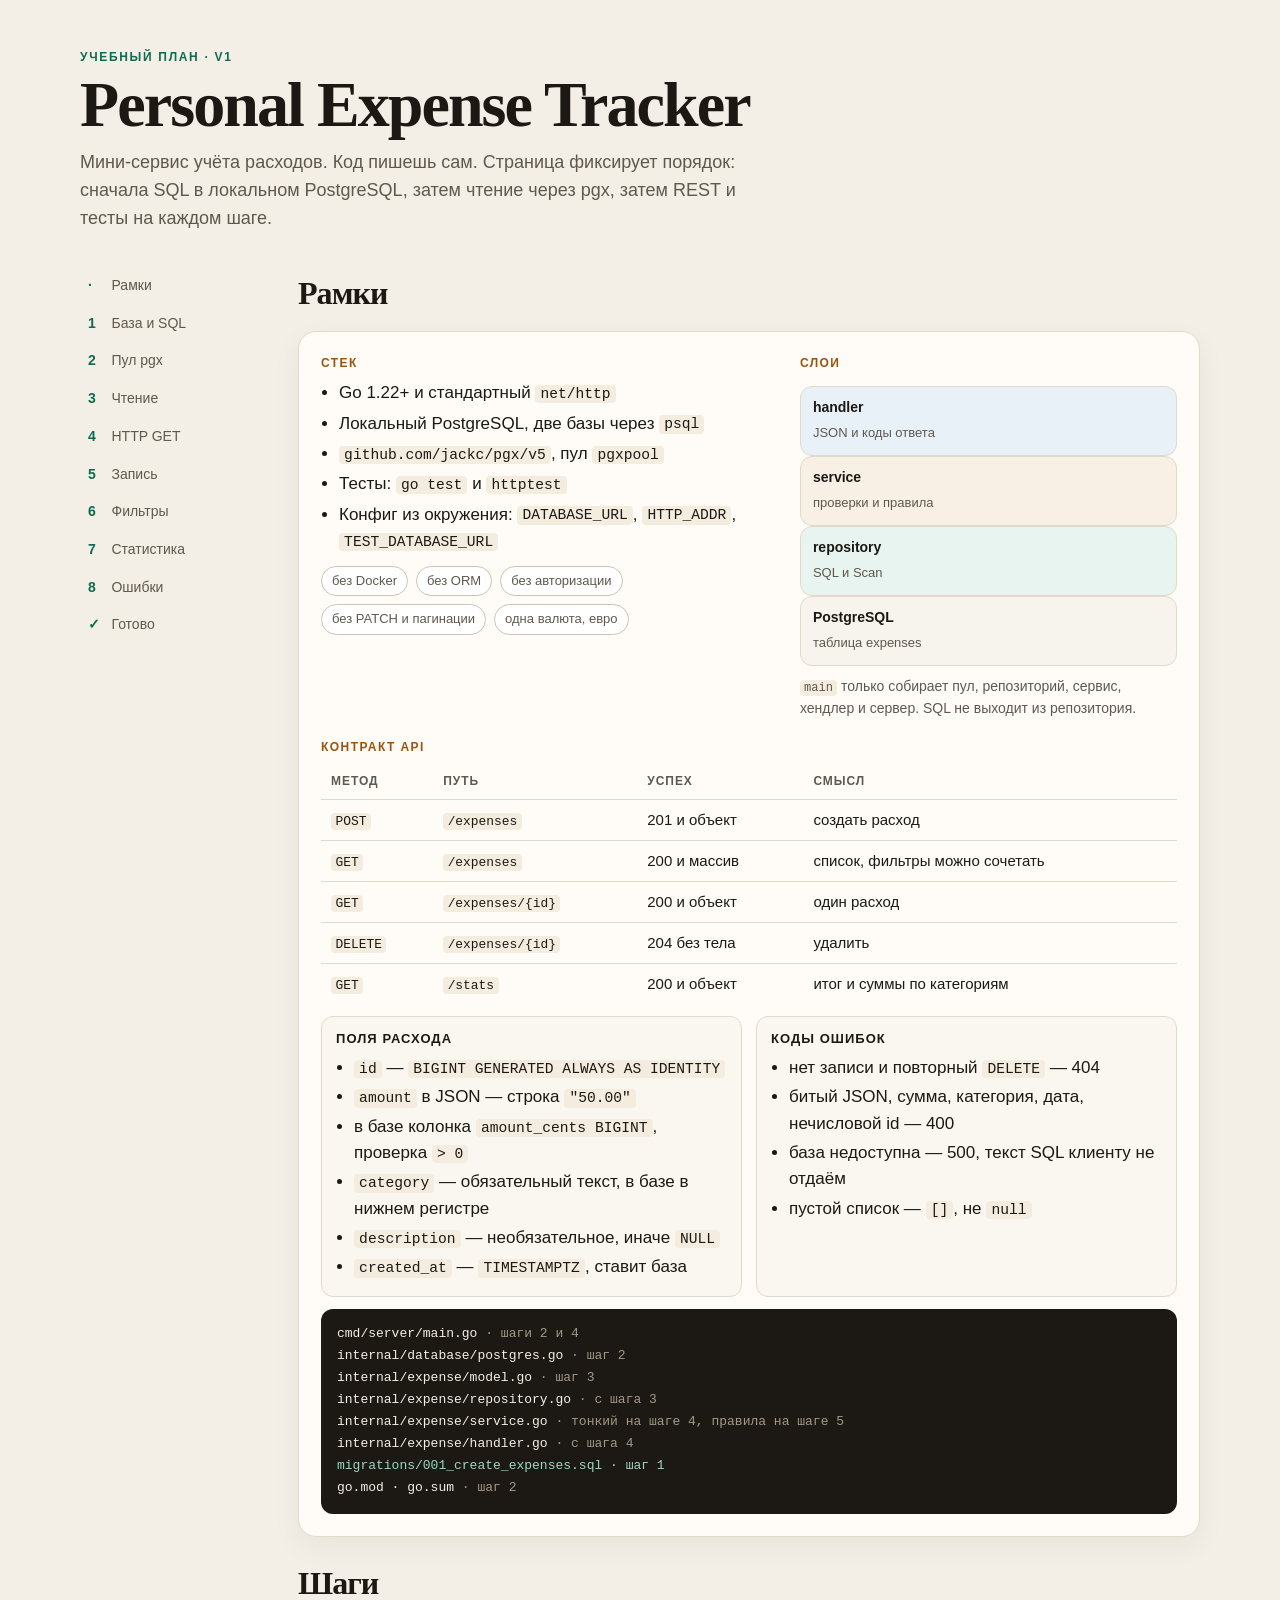
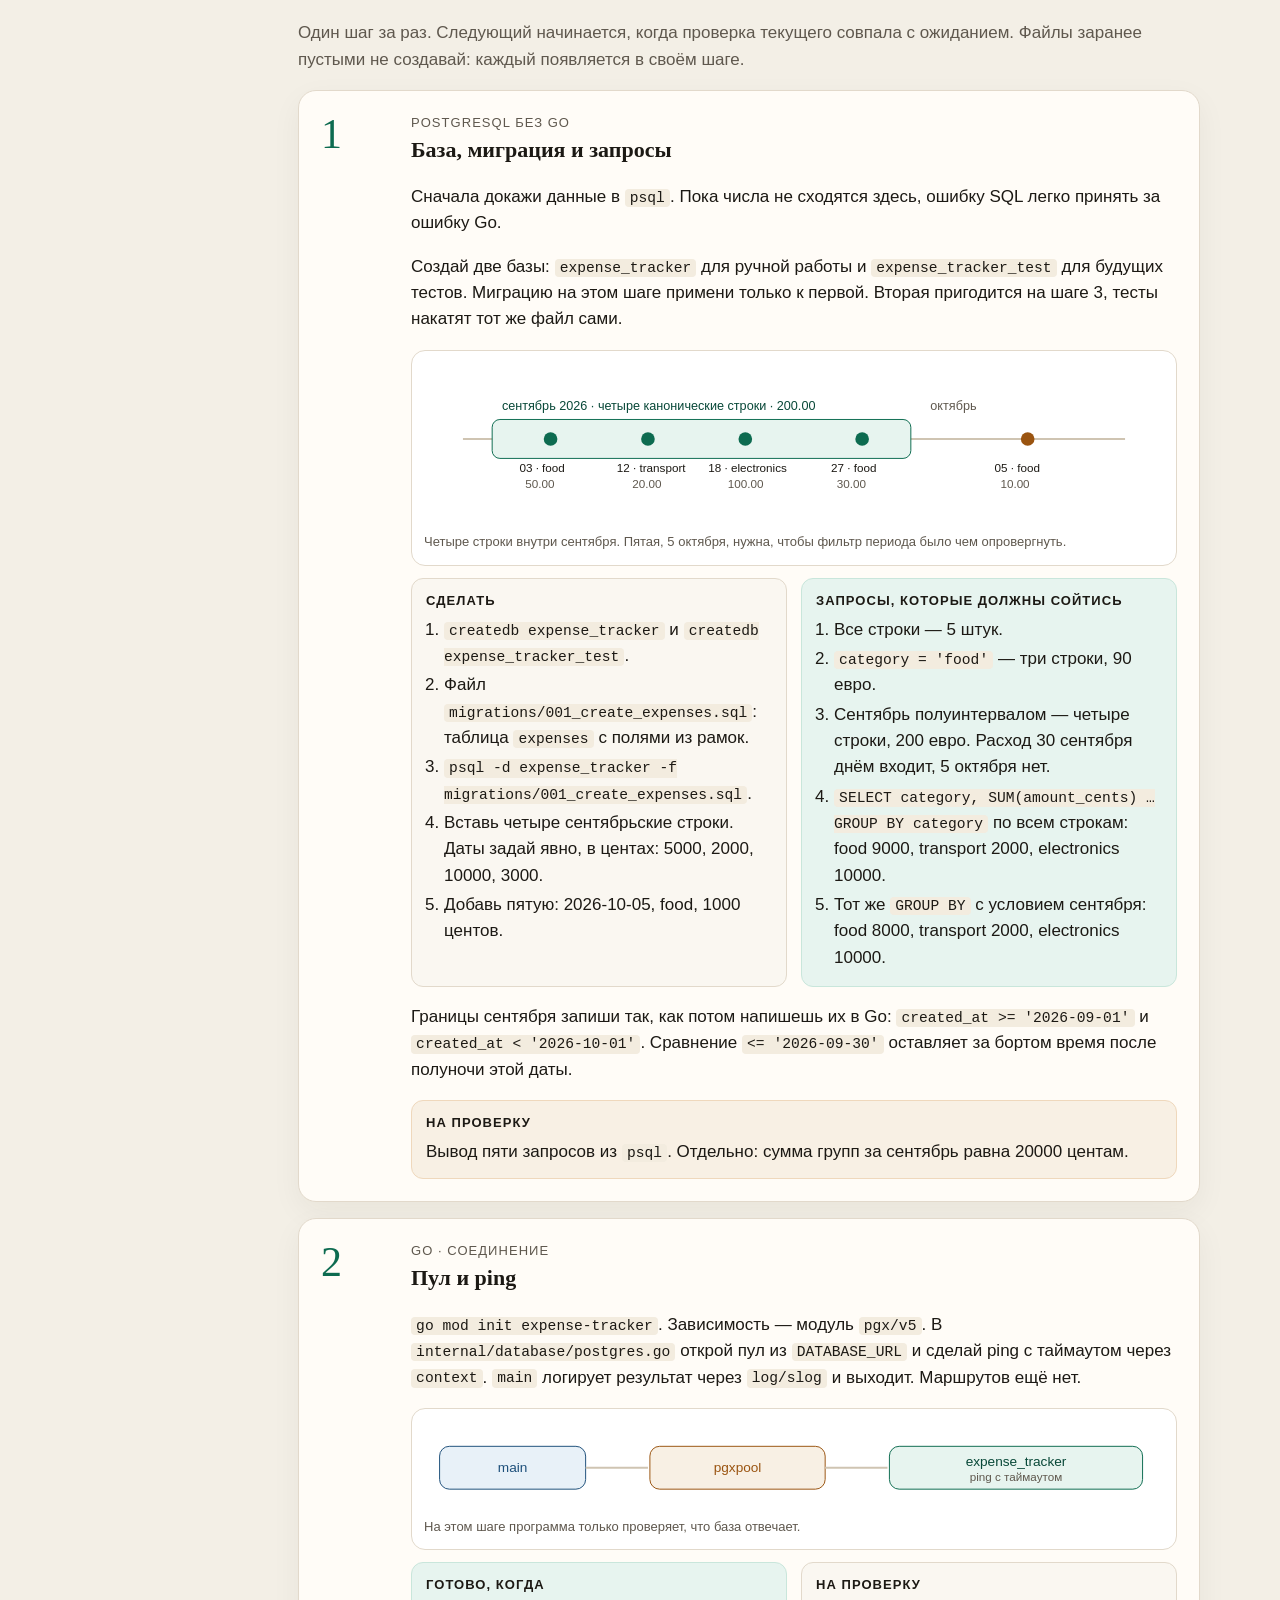
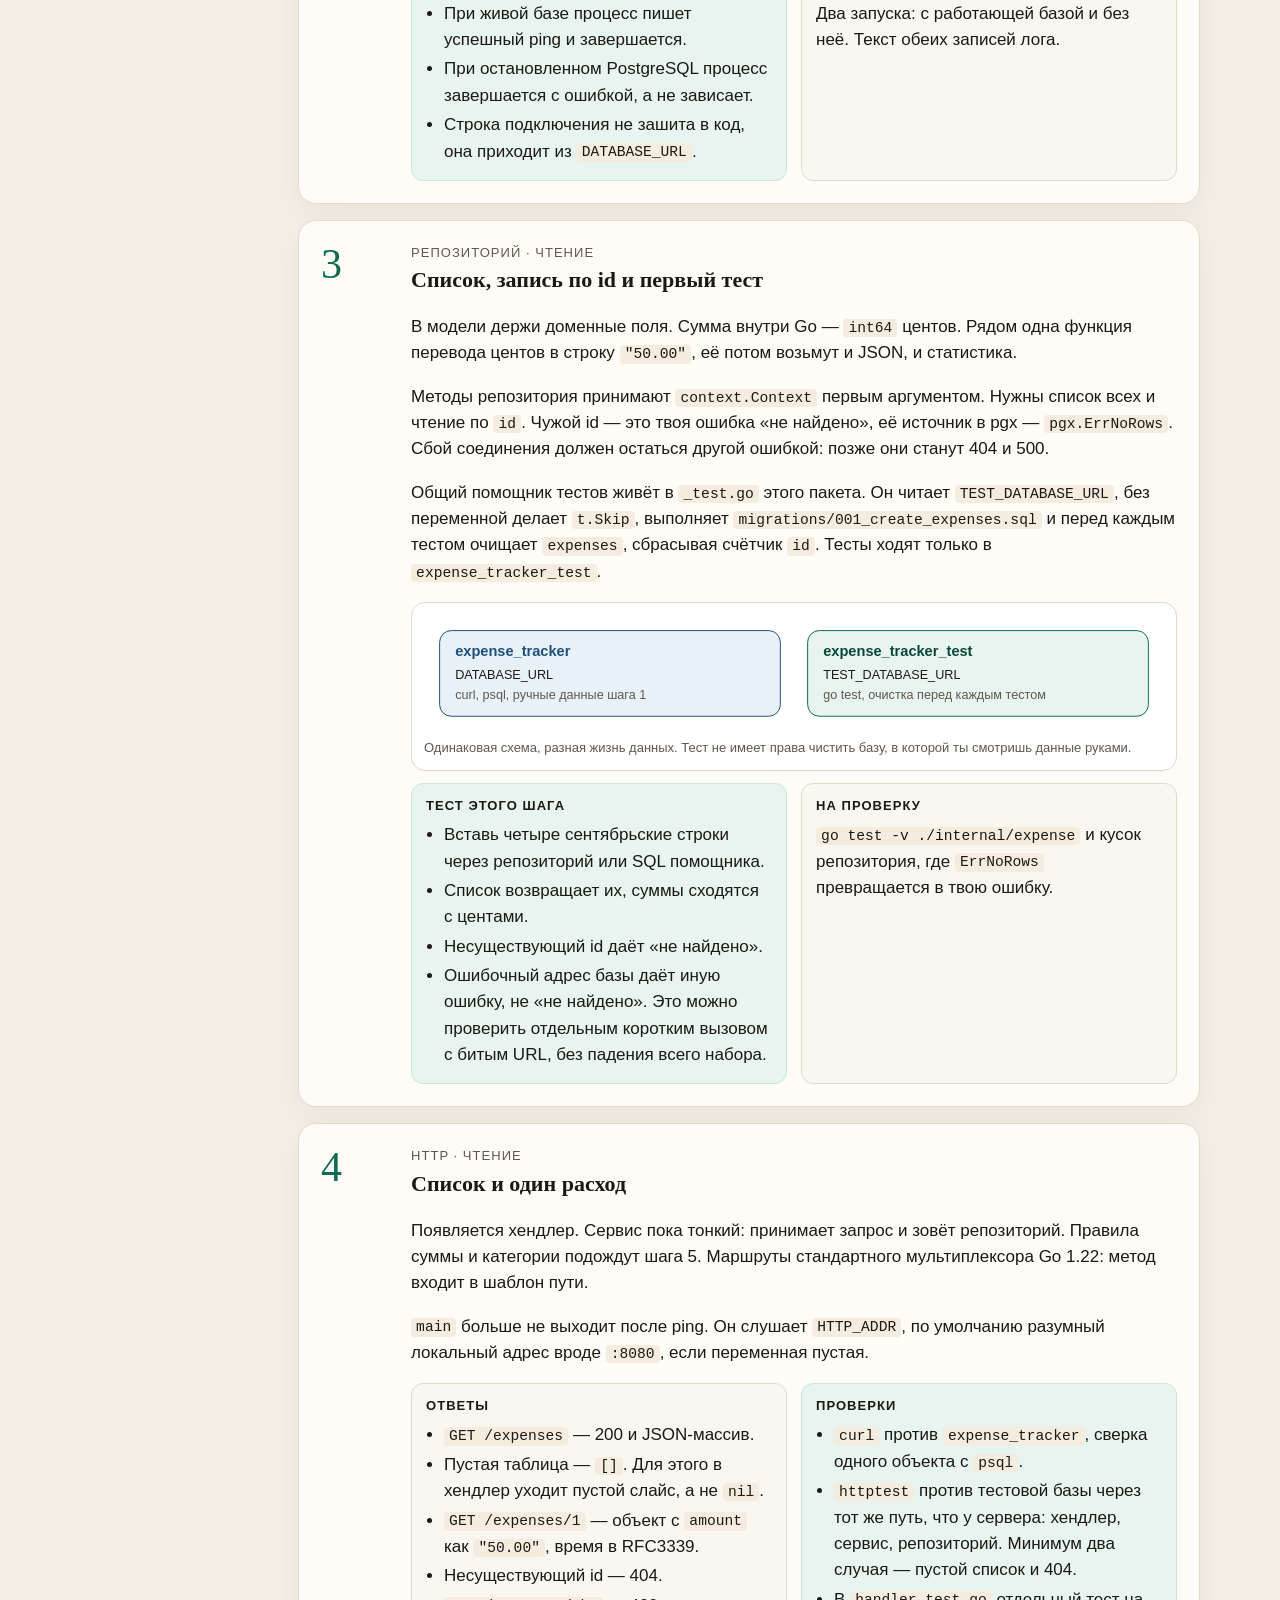
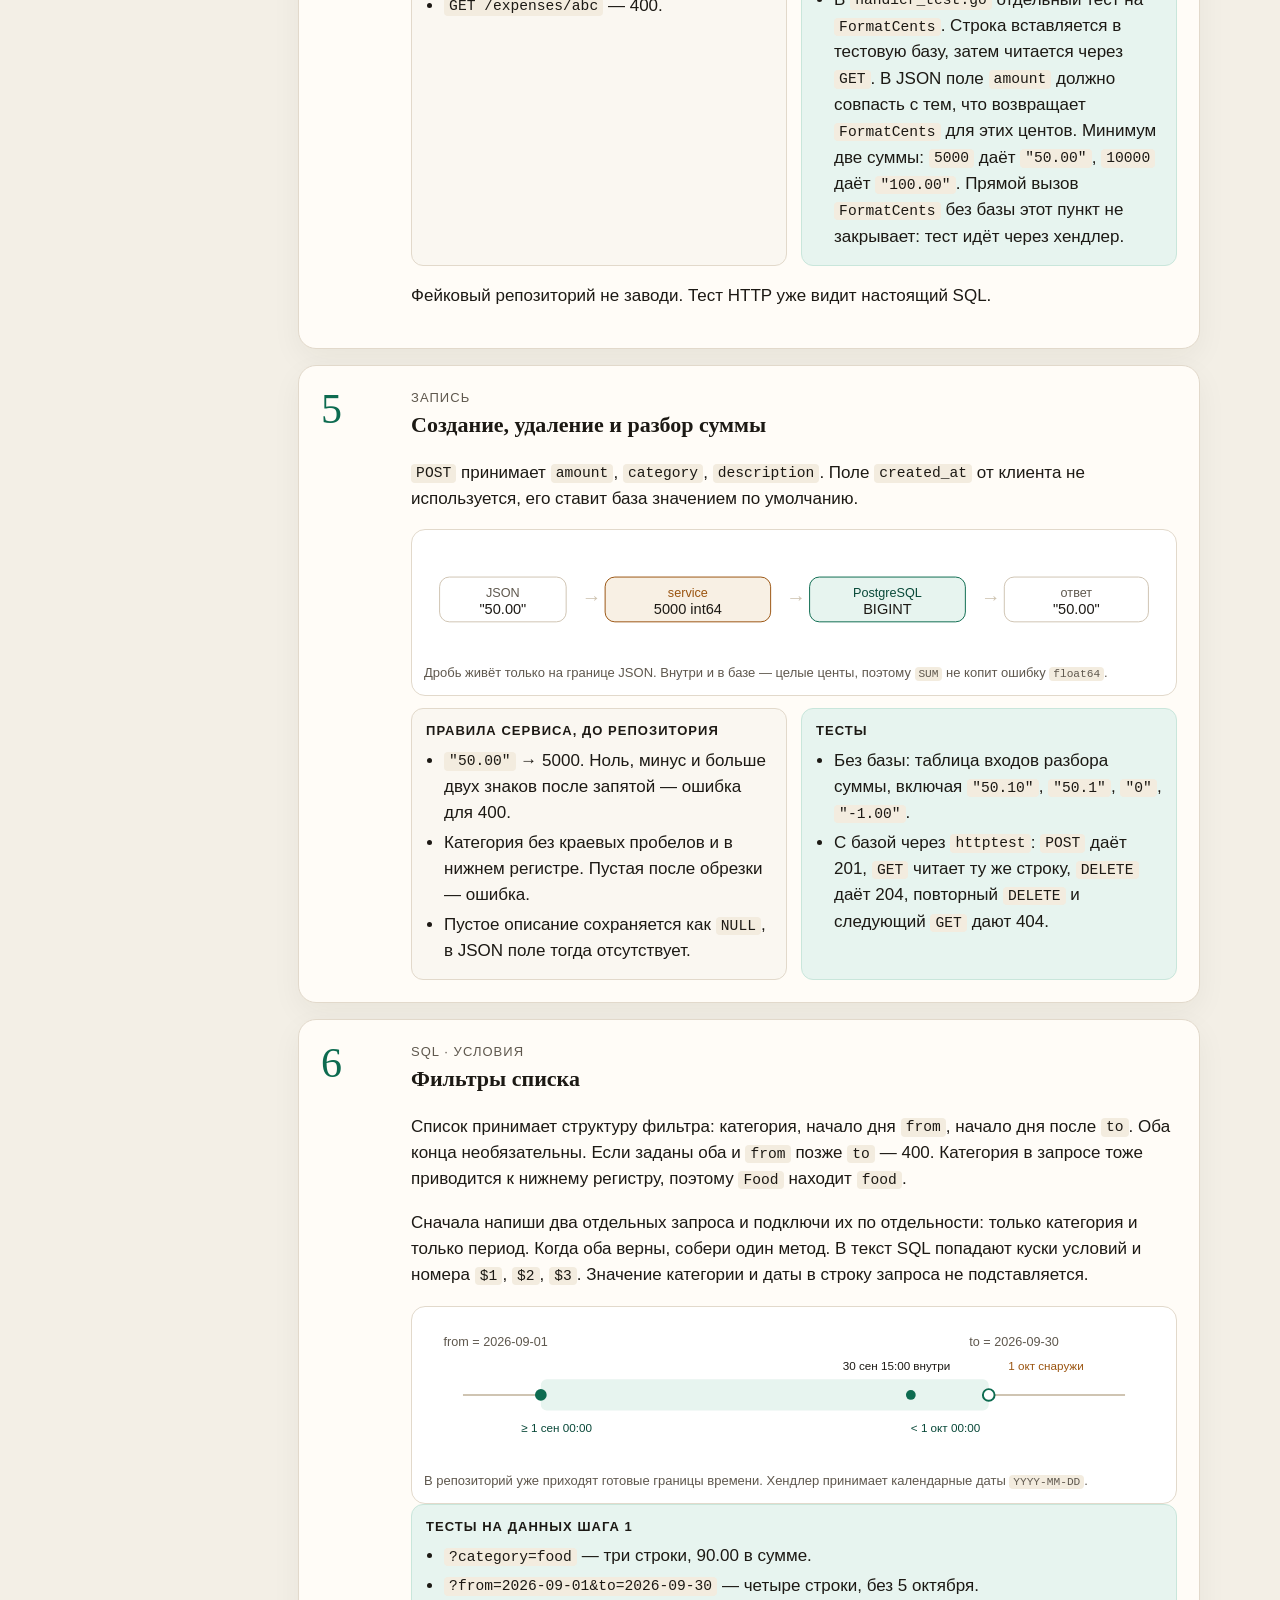
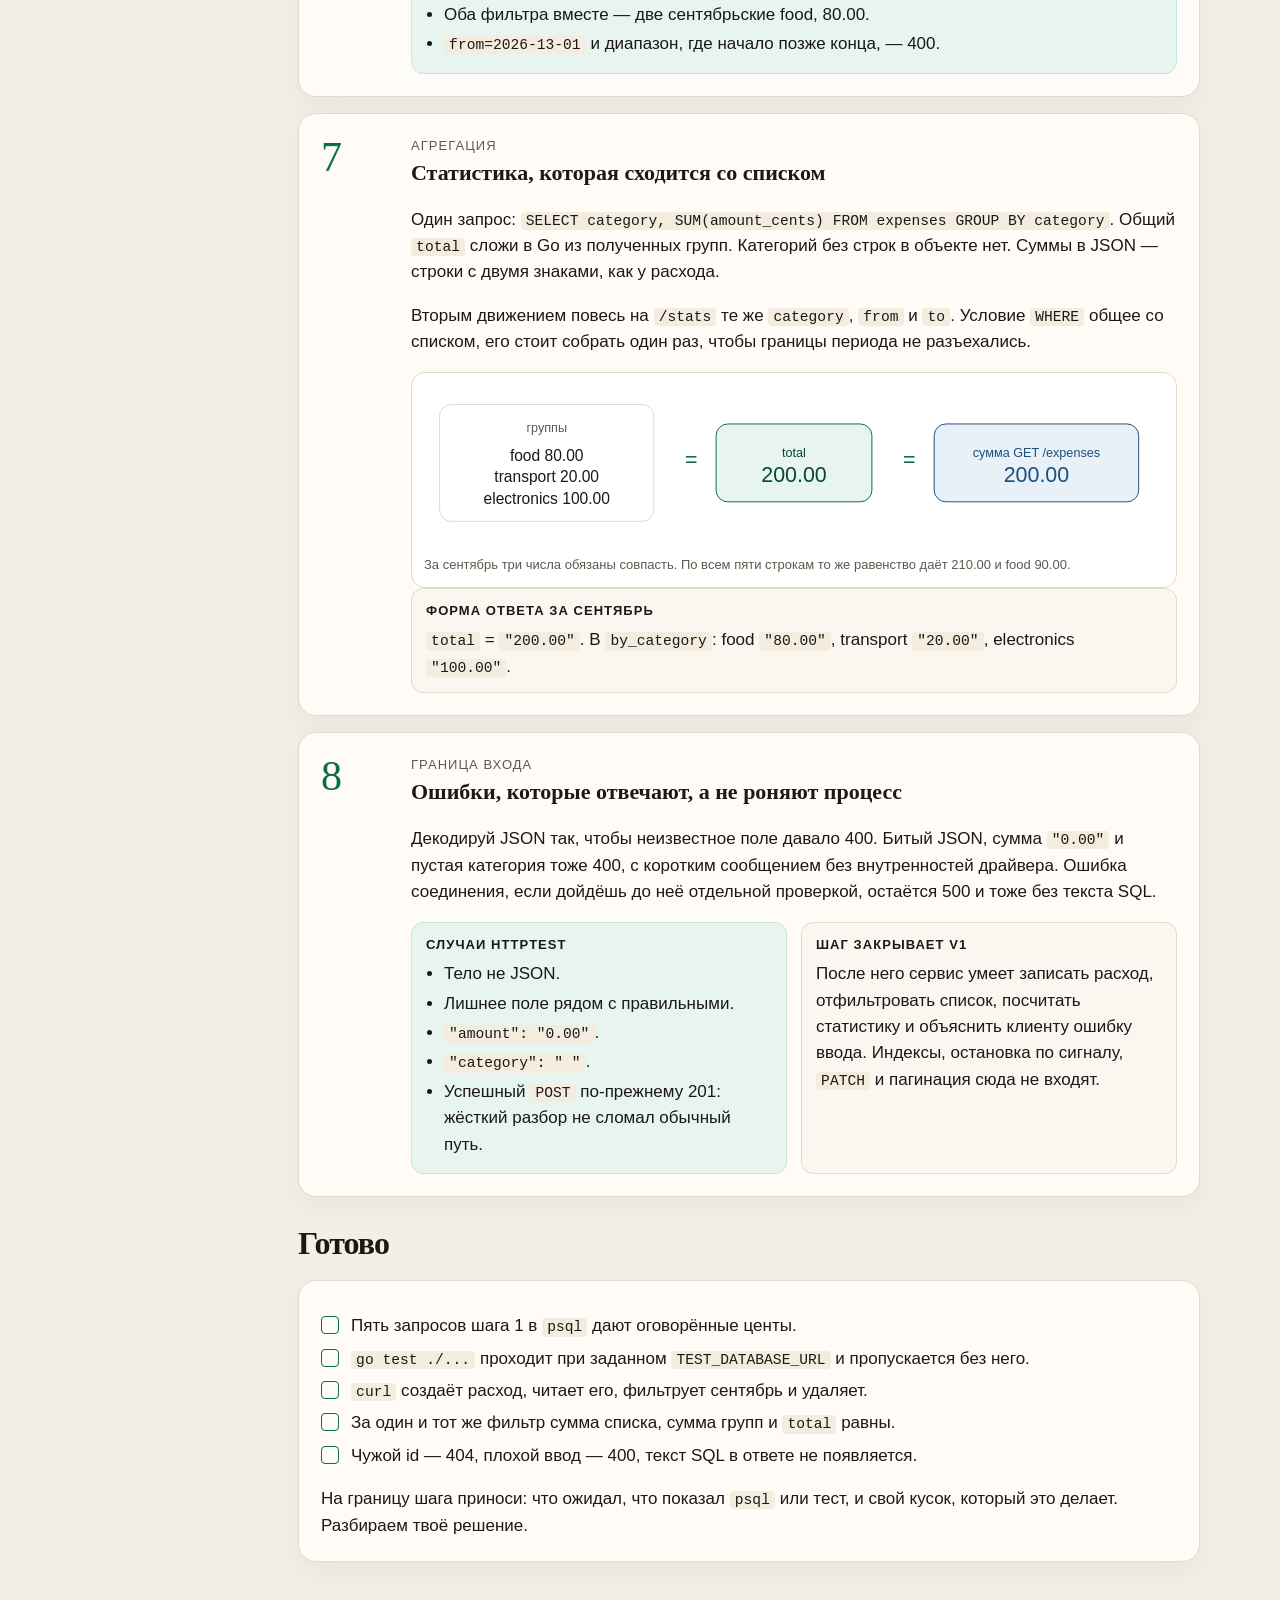
==== commit a1e1c11e: "feat: Added the expense HTTP layer Built the service and handler on top of the repository, wired the" ====
--- a/docs/plan.html
+++ b/docs/plan.html
@@ -591,10 +591,11 @@
                 </ul>
               </div>
               <div class="box good">
-                <h4>Две проверки</h4>
+                <h4>Проверки</h4>
                 <ul>
                   <li><code>curl</code> против <code>expense_tracker</code>, сверка одного объекта с <code>psql</code>.</li>
                   <li><code>httptest</code> против тестовой базы через тот же путь, что у сервера: хендлер, сервис, репозиторий. Минимум два случая — пустой список и 404.</li>
+                  <li>В <code>handler_test.go</code> отдельный тест на <code>FormatCents</code>. Строка вставляется в тестовую базу, затем читается через <code>GET</code>. В JSON поле <code>amount</code> должно совпасть с тем, что возвращает <code>FormatCents</code> для этих центов. Минимум две суммы: <code>5000</code> даёт <code>"50.00"</code>, <code>10000</code> даёт <code>"100.00"</code>. Прямой вызов <code>FormatCents</code> без базы этот пункт не закрывает: тест идёт через хендлер.</li>
                 </ul>
               </div>
             </div>
